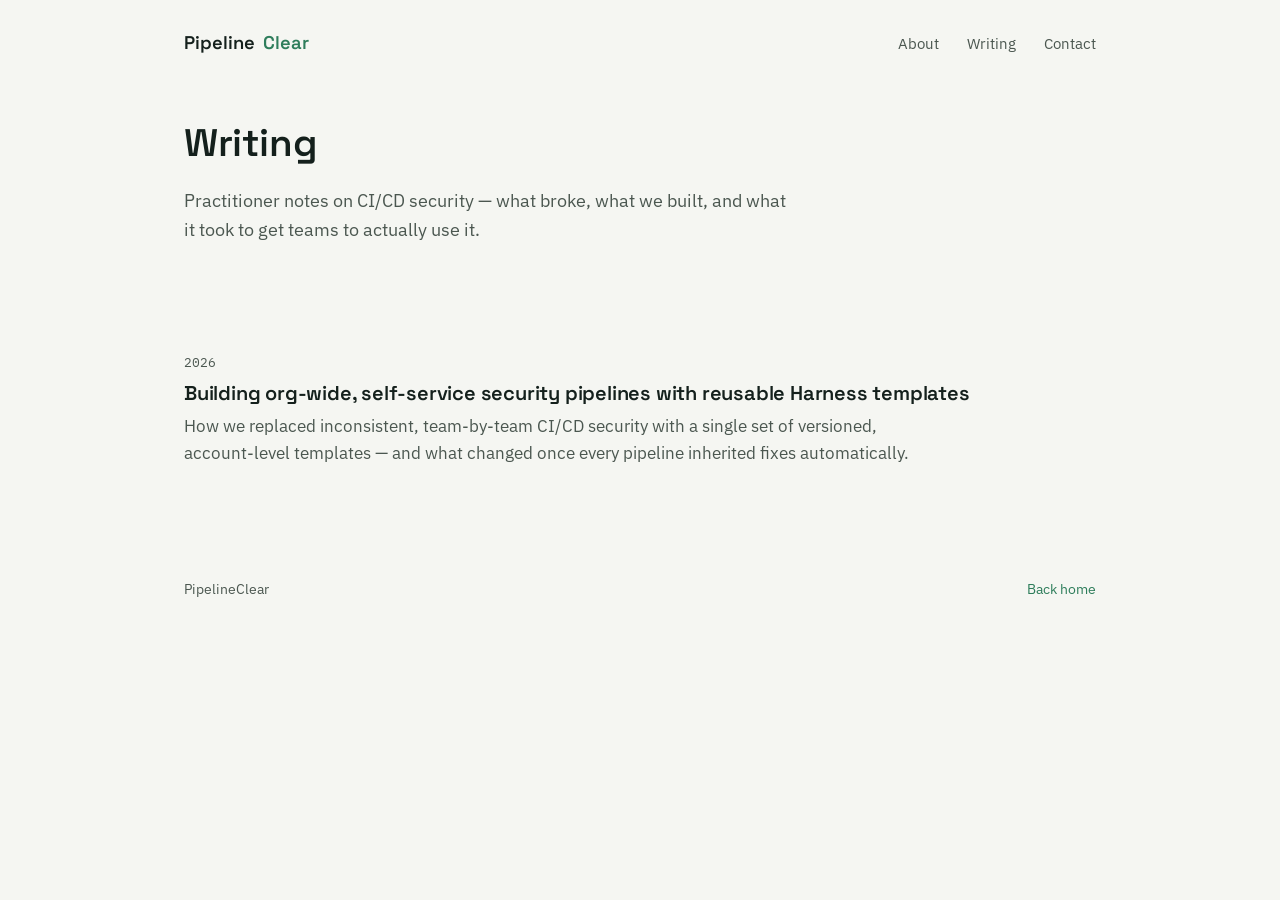
==== blog/index.html @ 0ea7e461 "initial site" ====
<!DOCTYPE html>
<html lang="en">
<head>
<meta charset="UTF-8">
<meta name="viewport" content="width=device-width, initial-scale=1.0">
<title>Writing — PipelineClear</title>
<meta name="description" content="Field notes on CI/CD security engineering from PipelineClear.">
<link rel="preconnect" href="https://fonts.googleapis.com">
<link rel="preconnect" href="https://fonts.gstatic.com" crossorigin>
<link href="https://fonts.googleapis.com/css2?family=IBM+Plex+Mono:wght@400;500&family=IBM+Plex+Sans:wght@400;500&family=Space+Grotesk:wght@500;600&display=swap" rel="stylesheet">
<link rel="stylesheet" href="/style.css">
</head>
<body>

<header class="site-header">
  <a class="brand" href="/">Pipeline<span class="dot">Clear</span></a>
  <nav class="site-nav">
    <a href="/#about">About</a>
    <a href="/blog/">Writing</a>
    <a href="mailto:you@pipelineclear.com">Contact</a>
  </nav>
</header>

<section class="hero" style="padding-bottom: 8px;">
  <h1 style="font-size: clamp(1.8rem, 3.5vw, 2.4rem);">Writing</h1>
  <p class="lede">Practitioner notes on CI/CD security — what broke, what we built, and what it took to get teams to actually use it.</p>
</section>

<section class="section" style="border-top: none;">
  <ul class="post-list">
    <li class="post-item">
      <span class="date">2026</span>
      <h3><a href="/blog/cicd-security-templates.html">Building org-wide, self-service security pipelines with reusable Harness templates</a></h3>
      <p>How we replaced inconsistent, team-by-team CI/CD security with a single set of versioned, account-level templates — and what changed once every pipeline inherited fixes automatically.</p>
    </li>
  </ul>
</section>

<footer class="site-footer">
  <span>PipelineClear</span>
  <span><a href="/">Back home</a></span>
</footer>

</body>
</html>
---- style.css ----
/* PipelineClear — design tokens */
:root {
  --bg: #F5F6F2;
  --surface: #FFFFFF;
  --ink: #14201C;
  --ink-muted: #4B5750;
  --accent: #2E7D5B;
  --accent-soft: #E4EFE9;
  --flag: #C77D2E;
  --line: #D8DAD3;
  --max-w: 760px;
}

* { box-sizing: border-box; }

html { scroll-behavior: smooth; }

@media (prefers-reduced-motion: reduce) {
  html { scroll-behavior: auto; }
  * { animation-duration: 0.01ms !important; animation-iteration-count: 1 !important; transition-duration: 0.01ms !important; }
}

body {
  margin: 0;
  background: var(--bg);
  color: var(--ink);
  font-family: 'IBM Plex Sans', -apple-system, BlinkMacSystemFont, 'Segoe UI', sans-serif;
  font-size: 17px;
  line-height: 1.6;
  -webkit-font-smoothing: antialiased;
}

a { color: var(--accent); text-decoration: none; border-bottom: 1px solid transparent; }
a:hover, a:focus-visible { border-bottom-color: var(--accent); }
a:focus-visible, button:focus-visible { outline: 2px solid var(--accent); outline-offset: 3px; }

h1, h2, h3 {
  font-family: 'Space Grotesk', 'IBM Plex Sans', sans-serif;
  font-weight: 600;
  line-height: 1.15;
  letter-spacing: -0.01em;
  color: var(--ink);
}

code, .mono {
  font-family: 'IBM Plex Mono', ui-monospace, Menlo, monospace;
}

/* ---------- Header ---------- */
.site-header {
  display: flex;
  align-items: center;
  justify-content: space-between;
  max-width: 960px;
  margin: 0 auto;
  padding: 28px 24px 0;
}

.brand {
  display: flex;
  align-items: baseline;
  gap: 8px;
  font-family: 'Space Grotesk', sans-serif;
  font-weight: 600;
  font-size: 1.15rem;
  color: var(--ink);
  border-bottom: none;
}

.brand .dot { color: var(--accent); }

.site-nav { display: flex; gap: 28px; font-size: 0.95rem; }
.site-nav a { color: var(--ink-muted); border-bottom: none; }
.site-nav a:hover { color: var(--accent); }

/* ---------- Hero ---------- */
.hero {
  max-width: 960px;
  margin: 0 auto;
  padding: 64px 24px 40px;
}

.hero h1 {
  font-size: clamp(2.1rem, 4vw, 3rem);
  max-width: 14ch;
  margin: 0 0 20px;
}

.hero p.lede {
  max-width: 56ch;
  font-size: 1.15rem;
  color: var(--ink-muted);
  margin: 0 0 40px;
}

/* Pipeline diagram */
.pipeline {
  display: flex;
  align-items: stretch;
  gap: 0;
  margin: 40px 0 8px;
  overflow-x: auto;
}

.stage {
  flex: 1 1 0;
  min-width: 130px;
  position: relative;
  padding: 18px 16px 16px;
  background: var(--surface);
  border: 1px solid var(--line);
}

.stage + .stage { border-left: none; }

.stage .n {
  font-family: 'IBM Plex Mono', monospace;
  font-size: 0.72rem;
  color: var(--ink-muted);
  display: block;
  margin-bottom: 10px;
}

.stage .label {
  font-family: 'Space Grotesk', sans-serif;
  font-weight: 600;
  font-size: 0.98rem;
}

.stage.clear { background: var(--accent-soft); }
.stage.clear .label { color: var(--accent); }
.stage.clear .label::after { content: ' ✓'; }

.pipeline-caption {
  font-family: 'IBM Plex Mono', monospace;
  font-size: 0.8rem;
  color: var(--ink-muted);
  margin: 0 0 8px;
}

/* ---------- Sections ---------- */
.section {
  max-width: 960px;
  margin: 0 auto;
  padding: 56px 24px;
  border-top: 1px solid var(--line);
}

.section h2 {
  font-size: 1.5rem;
  margin: 0 0 24px;
}

.section .intro {
  max-width: var(--max-w);
  color: var(--ink-muted);
  margin: -8px 0 32px;
}

/* Post preview list */
.post-list { list-style: none; margin: 0; padding: 0; }

.post-item {
  padding: 24px 0;
  border-top: 1px solid var(--line);
}
.post-item:first-child { border-top: none; padding-top: 0; }

.post-item .date {
  font-family: 'IBM Plex Mono', monospace;
  font-size: 0.82rem;
  color: var(--ink-muted);
}

.post-item h3 { margin: 6px 0 8px; font-size: 1.25rem; }
.post-item h3 a { color: var(--ink); border-bottom: none; }
.post-item h3 a:hover { color: var(--accent); }

.post-item p { max-width: var(--max-w); color: var(--ink-muted); margin: 0; }

/* Vision / about grid */
.about-grid {
  display: grid;
  grid-template-columns: 1fr 1fr;
  gap: 32px;
}

@media (max-width: 640px) {
  .about-grid { grid-template-columns: 1fr; }
  .pipeline { flex-direction: column; }
  .stage + .stage { border-left: 1px solid var(--line); border-top: none; }
}

.about-grid h3 { font-size: 1.05rem; margin: 0 0 10px; }
.about-grid p { color: var(--ink-muted); margin: 0; font-size: 0.98rem; }

/* CTA */
.cta-box {
  background: var(--ink);
  color: var(--bg);
  padding: 40px;
  margin-top: 8px;
}
.cta-box h2 { color: var(--bg); }
.cta-box p { color: #C7CFC9; max-width: var(--max-w); }
.cta-box a { color: #9AD9BE; }
.cta-box a:hover { border-bottom-color: #9AD9BE; }

/* ---------- Article page ---------- */
.article {
  max-width: var(--max-w);
  margin: 0 auto;
  padding: 48px 24px 80px;
}

.article .back { font-family: 'IBM Plex Mono', monospace; font-size: 0.85rem; }
.article .meta {
  font-family: 'IBM Plex Mono', monospace;
  font-size: 0.82rem;
  color: var(--ink-muted);
  margin: 24px 0 6px;
}

.article h1 { font-size: clamp(1.8rem, 3.5vw, 2.4rem); margin: 0 0 8px; }
.article h2 { font-size: 1.35rem; margin: 40px 0 14px; }
.article p { margin: 0 0 20px; }
.article ul, .article ol { margin: 0 0 20px; padding-left: 22px; }
.article li { margin-bottom: 8px; }

.article pre {
  background: var(--ink);
  color: #E8ECE9;
  padding: 18px 20px;
  overflow-x: auto;
  font-size: 0.88rem;
  line-height: 1.5;
  margin: 0 0 24px;
}

.article .callout {
  border-left: 3px solid var(--flag);
  background: #FBF3EA;
  padding: 14px 18px;
  font-size: 0.92rem;
  color: #6B4B22;
  margin: 0 0 28px;
}

.article hr { border: none; border-top: 1px solid var(--line); margin: 40px 0; }

/* ---------- Footer ---------- */
.site-footer {
  max-width: 960px;
  margin: 0 auto;
  padding: 32px 24px 56px;
  font-size: 0.85rem;
  color: var(--ink-muted);
  display: flex;
  justify-content: space-between;
  flex-wrap: wrap;
  gap: 12px;
}
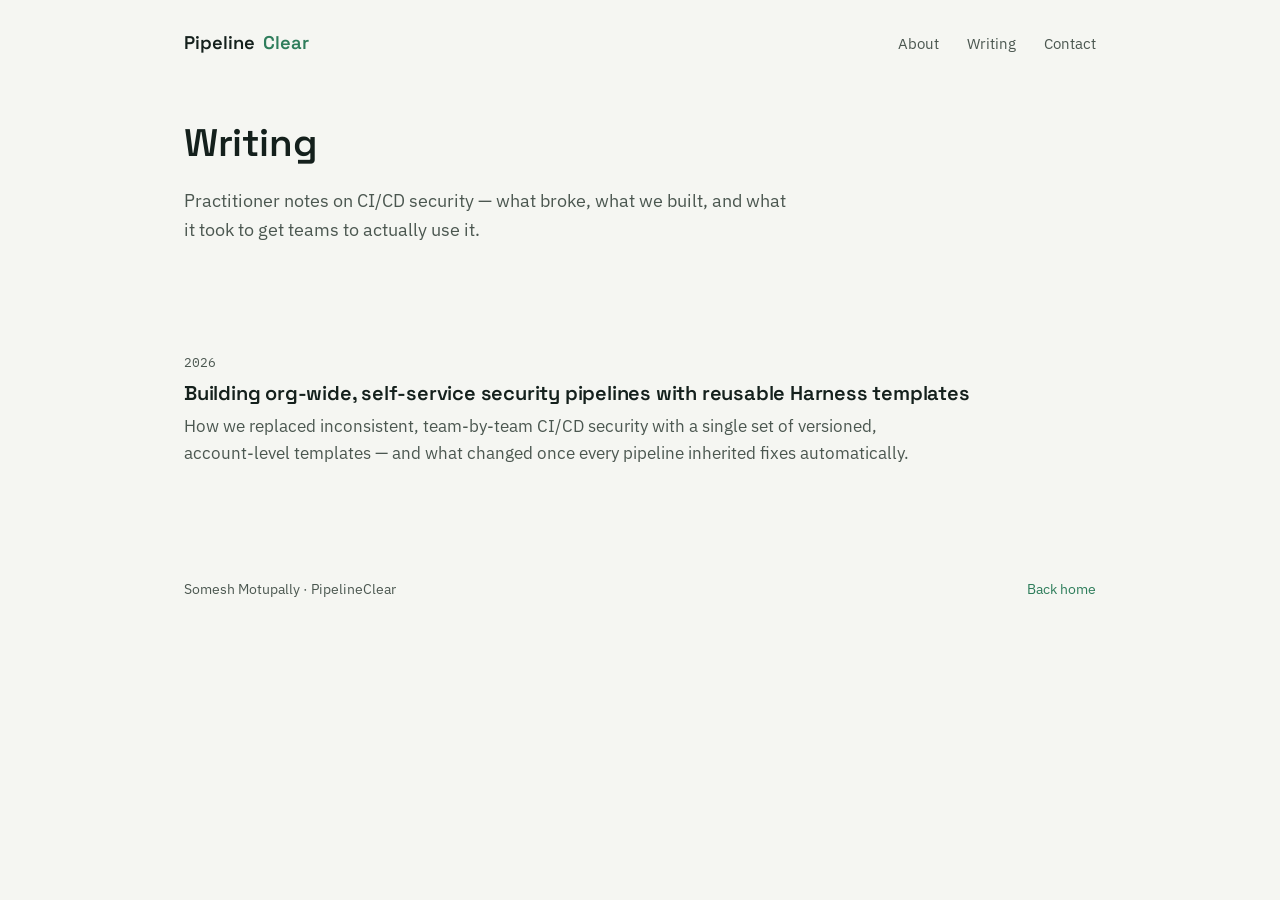
==== commit 2c084243: "add byline and contact email" ====
--- a/blog/index.html
+++ b/blog/index.html
@@ -4,7 +4,8 @@
 <meta charset="UTF-8">
 <meta name="viewport" content="width=device-width, initial-scale=1.0">
 <title>Writing — PipelineClear</title>
-<meta name="description" content="Field notes on CI/CD security engineering from PipelineClear.">
+<meta name="description" content="Field notes on CI/CD security engineering from PipelineClear, written by Somesh Motupally.">
+<meta name="author" content="Somesh Motupally">
 <link rel="preconnect" href="https://fonts.googleapis.com">
 <link rel="preconnect" href="https://fonts.gstatic.com" crossorigin>
 <link href="https://fonts.googleapis.com/css2?family=IBM+Plex+Mono:wght@400;500&family=IBM+Plex+Sans:wght@400;500&family=Space+Grotesk:wght@500;600&display=swap" rel="stylesheet">
@@ -17,7 +18,7 @@
   <nav class="site-nav">
     <a href="/#about">About</a>
     <a href="/blog/">Writing</a>
-    <a href="mailto:you@pipelineclear.com">Contact</a>
+    <a href="mailto:hello@pipelineclear.com">Contact</a>
   </nav>
 </header>
 
@@ -37,7 +38,7 @@
 </section>
 
 <footer class="site-footer">
-  <span>PipelineClear</span>
+  <span>Somesh Motupally · PipelineClear</span>
   <span><a href="/">Back home</a></span>
 </footer>
 
--- a/style.css
+++ b/style.css
@@ -86,6 +86,13 @@
   margin: 0 0 20px;
 }
 
+.hero p.byline {
+  font-family: 'IBM Plex Mono', monospace;
+  font-size: 0.88rem;
+  color: var(--accent);
+  margin: 0 0 18px;
+}
+
 .hero p.lede {
   max-width: 56ch;
   font-size: 1.15rem;
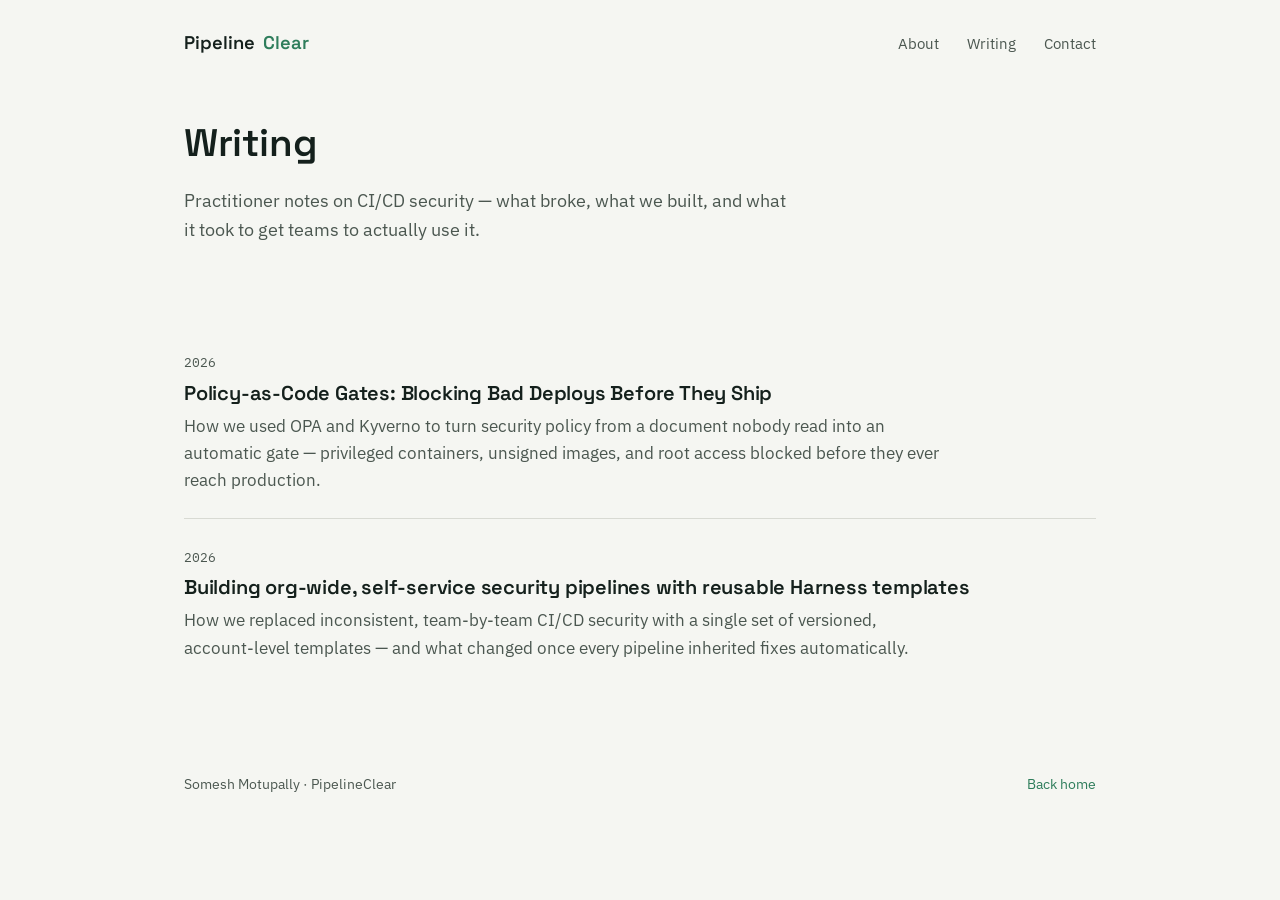
==== commit 9ec89477: "remove editorial placeholder notes from posts" ====
--- a/blog/index.html
+++ b/blog/index.html
@@ -31,6 +31,11 @@
   <ul class="post-list">
     <li class="post-item">
       <span class="date">2026</span>
+      <h3><a href="/blog/policy-as-code-gates.html">Policy-as-Code Gates: Blocking Bad Deploys Before They Ship</a></h3>
+      <p>How we used OPA and Kyverno to turn security policy from a document nobody read into an automatic gate — privileged containers, unsigned images, and root access blocked before they ever reach production.</p>
+    </li>
+    <li class="post-item">
+      <span class="date">2026</span>
       <h3><a href="/blog/cicd-security-templates.html">Building org-wide, self-service security pipelines with reusable Harness templates</a></h3>
       <p>How we replaced inconsistent, team-by-team CI/CD security with a single set of versioned, account-level templates — and what changed once every pipeline inherited fixes automatically.</p>
     </li>
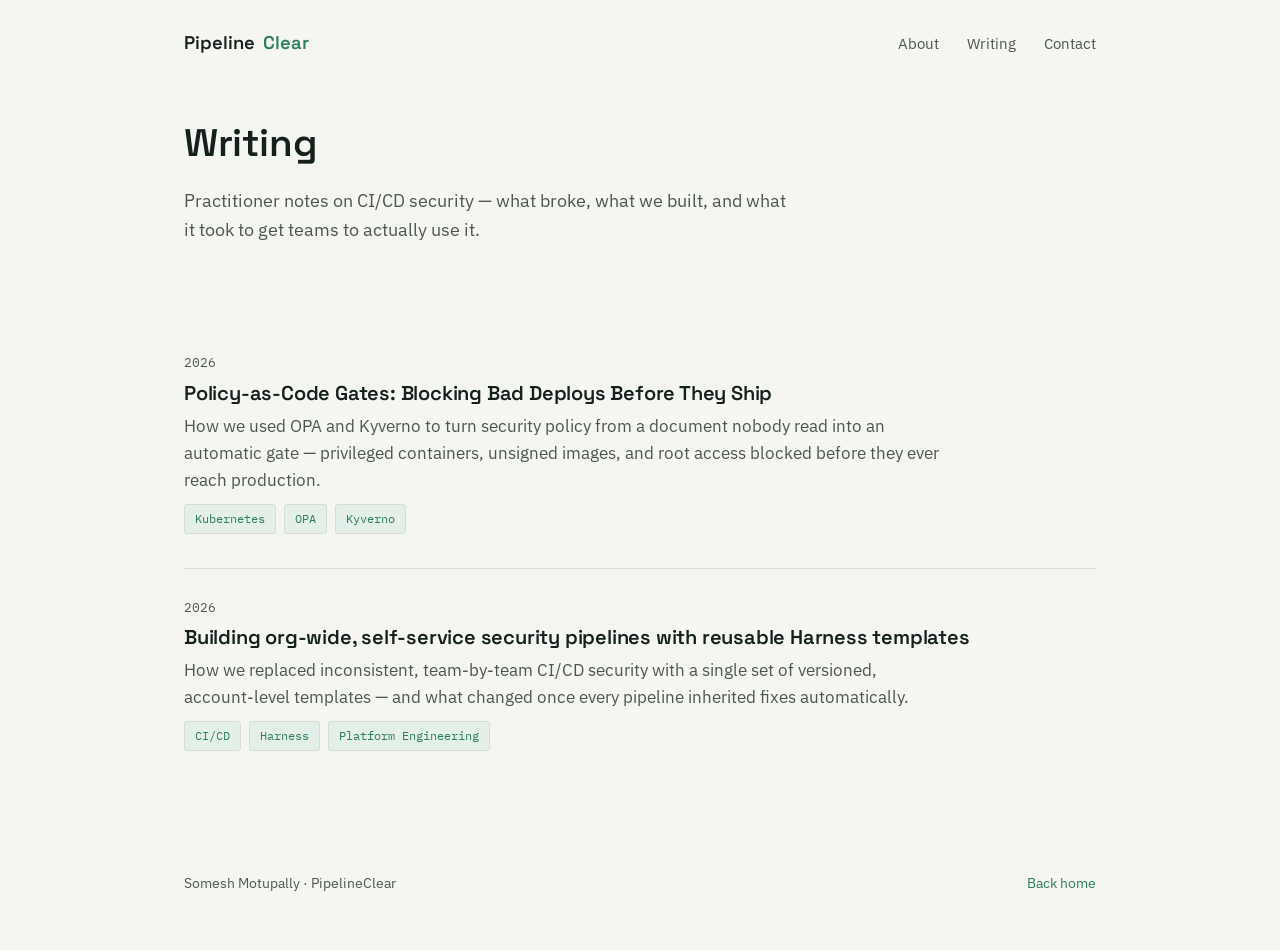
==== commit fd53656a: "add favicon fallbacks, OG tags, SEO basics, article tags and reading time" ====
--- a/blog/index.html
+++ b/blog/index.html
@@ -6,9 +6,23 @@
 <title>Writing — PipelineClear</title>
 <meta name="description" content="Field notes on CI/CD security engineering from PipelineClear, written by Somesh Motupally.">
 <meta name="author" content="Somesh Motupally">
+<meta property="og:type" content="website">
+<meta property="og:title" content="Writing — PipelineClear">
+<meta property="og:description" content="Field notes on CI/CD security engineering from PipelineClear, written by Somesh Motupally.">
+<meta property="og:url" content="https://pipelineclear.com/blog/">
+<meta property="og:image" content="https://pipelineclear.com/og-image.png">
+<meta name="twitter:card" content="summary_large_image">
+<meta name="twitter:title" content="Writing — PipelineClear">
+<meta name="twitter:description" content="Field notes on CI/CD security engineering from PipelineClear, written by Somesh Motupally.">
+<meta name="twitter:image" content="https://pipelineclear.com/og-image.png">
 <link rel="preconnect" href="https://fonts.googleapis.com">
 <link rel="preconnect" href="https://fonts.gstatic.com" crossorigin>
 <link href="https://fonts.googleapis.com/css2?family=IBM+Plex+Mono:wght@400;500&family=IBM+Plex+Sans:wght@400;500&family=Space+Grotesk:wght@500;600&display=swap" rel="stylesheet">
+<link rel="icon" type="image/svg+xml" href="/favicon.svg">
+<link rel="icon" type="image/png" sizes="32x32" href="/favicon-32.png">
+<link rel="icon" type="image/png" sizes="16x16" href="/favicon-16.png">
+<link rel="alternate icon" href="/favicon.ico">
+<link rel="apple-touch-icon" href="/apple-touch-icon.png">
 <link rel="stylesheet" href="/style.css">
 </head>
 <body>
@@ -33,11 +47,13 @@
       <span class="date">2026</span>
       <h3><a href="/blog/policy-as-code-gates.html">Policy-as-Code Gates: Blocking Bad Deploys Before They Ship</a></h3>
       <p>How we used OPA and Kyverno to turn security policy from a document nobody read into an automatic gate — privileged containers, unsigned images, and root access blocked before they ever reach production.</p>
+      <div class="tags"><span class="tag">Kubernetes</span><span class="tag">OPA</span><span class="tag">Kyverno</span></div>
     </li>
     <li class="post-item">
       <span class="date">2026</span>
       <h3><a href="/blog/cicd-security-templates.html">Building org-wide, self-service security pipelines with reusable Harness templates</a></h3>
       <p>How we replaced inconsistent, team-by-team CI/CD security with a single set of versioned, account-level templates — and what changed once every pipeline inherited fixes automatically.</p>
+      <div class="tags"><span class="tag">CI/CD</span><span class="tag">Harness</span><span class="tag">Platform Engineering</span></div>
     </li>
   </ul>
 </section>
--- a/style.css
+++ b/style.css
@@ -225,7 +225,28 @@
   font-family: 'IBM Plex Mono', monospace;
   font-size: 0.82rem;
   color: var(--ink-muted);
-  margin: 24px 0 6px;
+  margin: 24px 0 14px;
+}
+
+.tags {
+  display: flex;
+  gap: 8px;
+  flex-wrap: wrap;
+  margin: 0 0 28px;
+}
+
+.tag {
+  font-family: 'IBM Plex Mono', monospace;
+  font-size: 0.76rem;
+  color: var(--accent);
+  background: var(--accent-soft);
+  border: 1px solid var(--line);
+  padding: 4px 10px;
+  border-radius: 3px;
+}
+
+.post-item .tags {
+  margin: 10px 0 10px;
 }
 
 .article h1 { font-size: clamp(1.8rem, 3.5vw, 2.4rem); margin: 0 0 8px; }
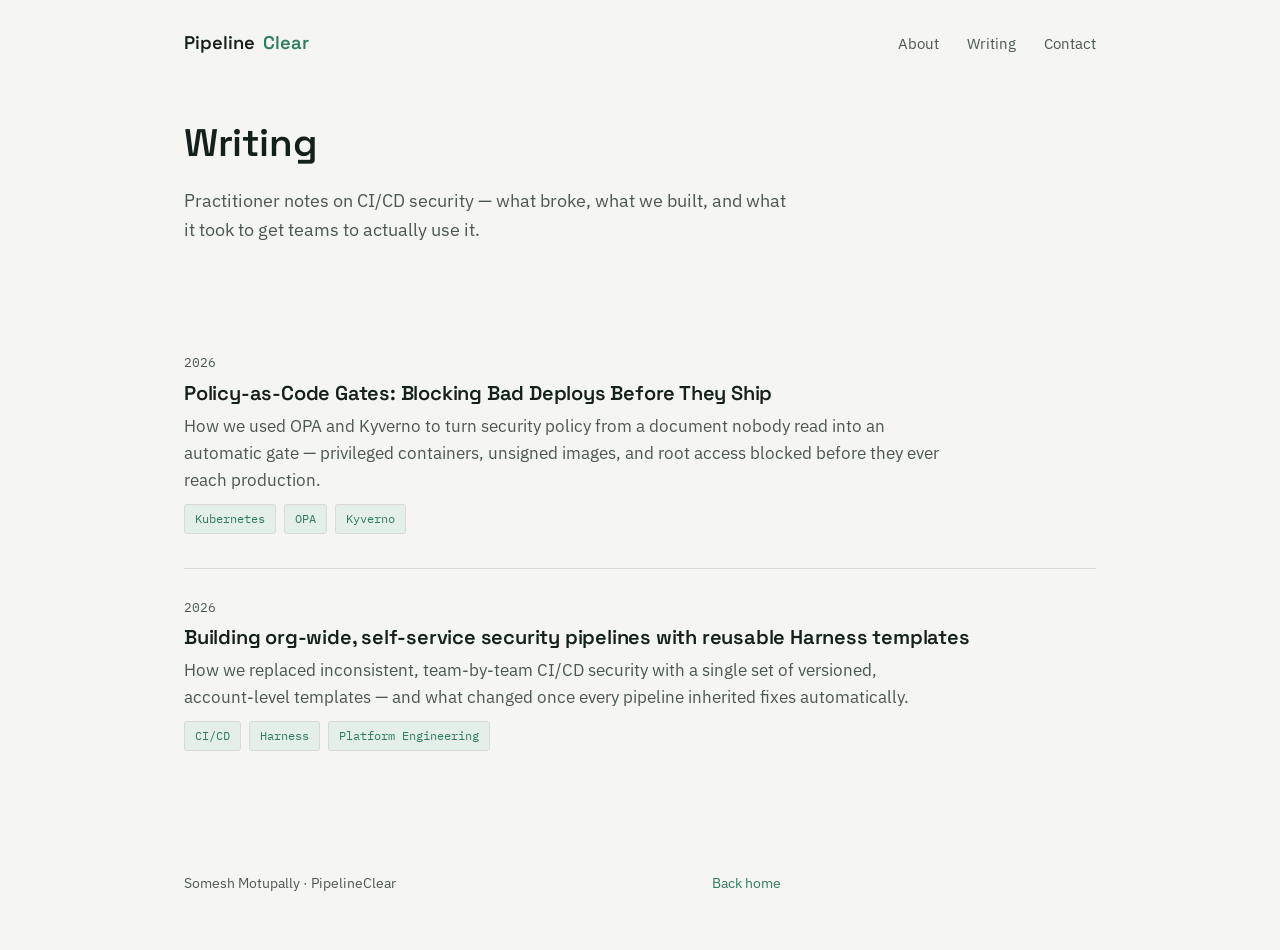
==== commit 9d73da19: "add GoatCounter analytics and live footer counter" ====
--- a/blog/index.html
+++ b/blog/index.html
@@ -61,7 +61,19 @@
 <footer class="site-footer">
   <span>Somesh Motupally · PipelineClear</span>
   <span><a href="/">Back home</a></span>
+  <span class="visit-counter"></span>
 </footer>
 
+
+<script>
+  var t = setInterval(function() {
+    if (window.goatcounter && window.goatcounter.visit_count) {
+      clearInterval(t)
+      window.goatcounter.visit_count({append: '.visit-counter', type: 'html', no_branding: true})
+    }
+  }, 100)
+</script>
+<script data-goatcounter="https://someshmotupally.goatcounter.com/count"
+        async src="//gc.zgo.at/count.js"></script>
 </body>
 </html>
--- a/style.css
+++ b/style.css
@@ -249,6 +249,17 @@
   margin: 10px 0 10px;
 }
 
+.visit-counter {
+  font-family: 'IBM Plex Mono', monospace;
+  font-size: 0.8rem;
+  color: var(--ink-muted);
+}
+
+.visit-counter #gcvc {
+  color: var(--accent);
+  font-weight: 500;
+}
+
 .article h1 { font-size: clamp(1.8rem, 3.5vw, 2.4rem); margin: 0 0 8px; }
 .article h2 { font-size: 1.35rem; margin: 40px 0 14px; }
 .article p { margin: 0 0 20px; }
